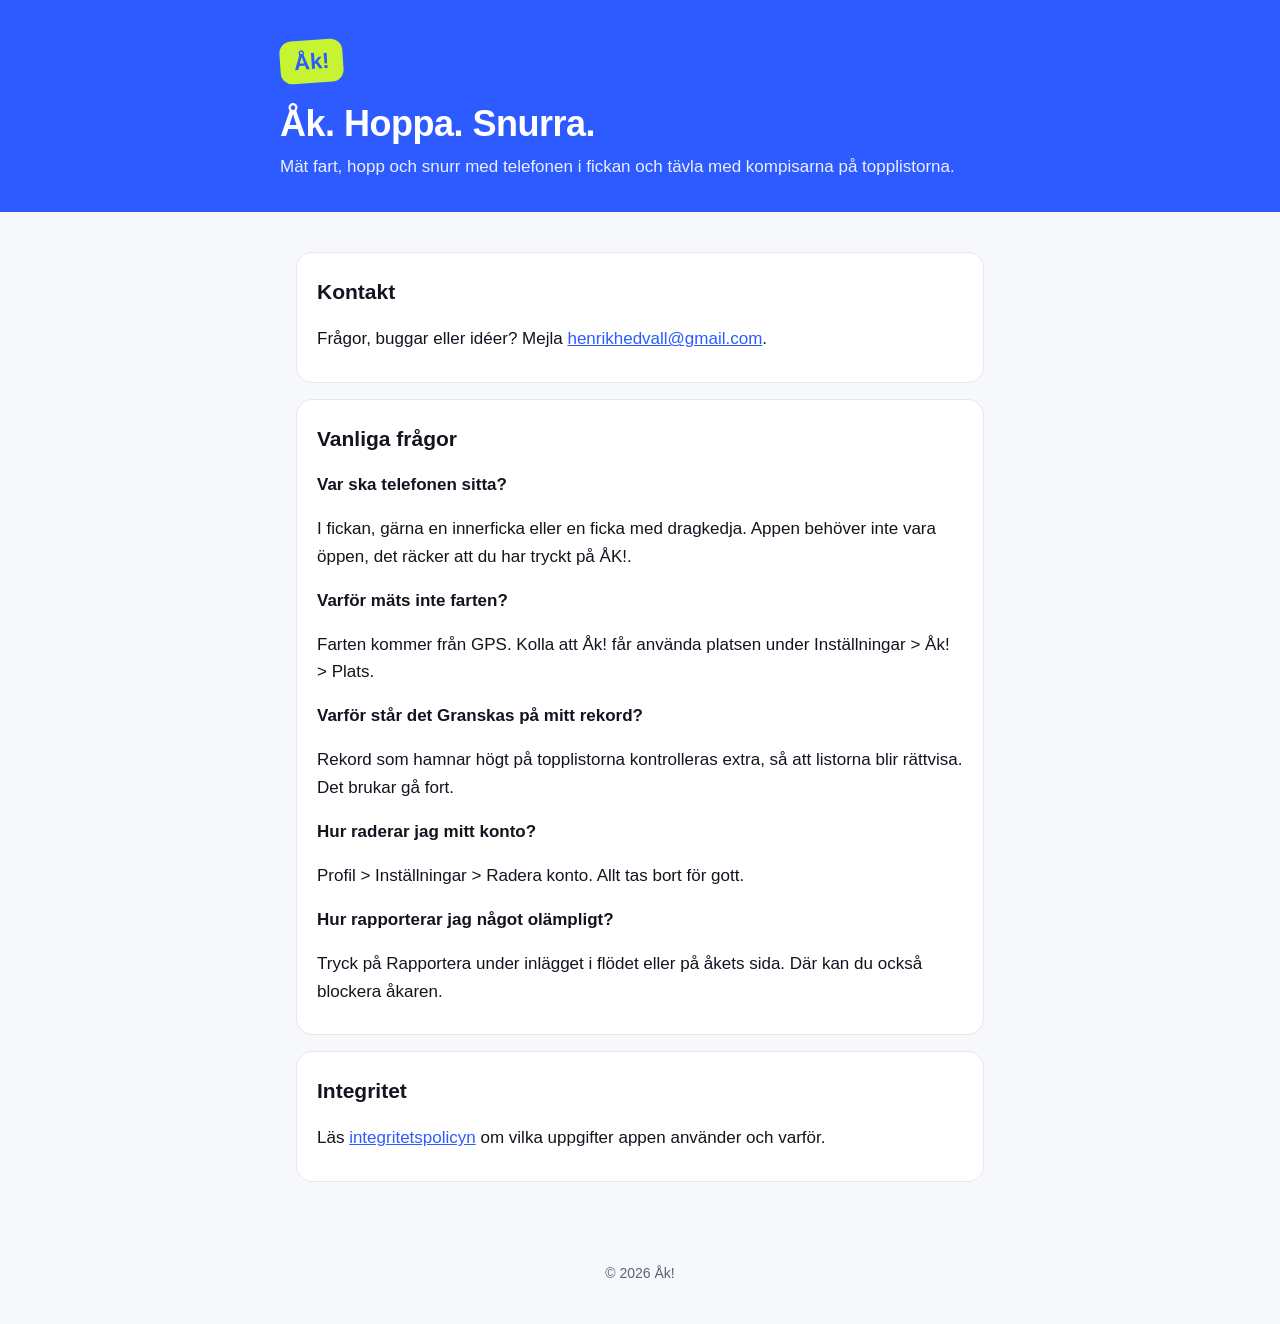
==== index.html @ 30d1f034 "Integritetspolicy och supportsida Co-Authored-By: Claude Opus 5.5 <noreply@anthropic.com> Claude-Ses" ====
<!doctype html>
<html lang="sv">
<head>
<meta charset="utf-8">
<meta name="viewport" content="width=device-width, initial-scale=1">
<title>Åk! – support</title>
<meta name="description" content="Hjälp och kontakt för skidappen Åk!.">
<link rel="stylesheet" href="style.css">
</head>
<body>
<header>
  <div class="wrap">
    <span class="logo">Åk!</span>
    <h1>Åk. Hoppa. Snurra.</h1>
    <p>Mät fart, hopp och snurr med telefonen i fickan och tävla med kompisarna på topplistorna.</p>
  </div>
</header>
<main>

<section>
  <h2>Kontakt</h2>
  <p>Frågor, buggar eller idéer? Mejla <a href="mailto:henrikhedvall@gmail.com">henrikhedvall@gmail.com</a>.</p>
</section>

<section>
  <h2>Vanliga frågor</h2>
  <h3>Var ska telefonen sitta?</h3>
  <p>I fickan, gärna en innerficka eller en ficka med dragkedja. Appen behöver inte vara öppen, det räcker att du har tryckt på ÅK!.</p>
  <h3>Varför mäts inte farten?</h3>
  <p>Farten kommer från GPS. Kolla att Åk! får använda platsen under Inställningar &gt; Åk! &gt; Plats.</p>
  <h3>Varför står det Granskas på mitt rekord?</h3>
  <p>Rekord som hamnar högt på topplistorna kontrolleras extra, så att listorna blir rättvisa. Det brukar gå fort.</p>
  <h3>Hur raderar jag mitt konto?</h3>
  <p>Profil &gt; Inställningar &gt; Radera konto. Allt tas bort för gott.</p>
  <h3>Hur rapporterar jag något olämpligt?</h3>
  <p>Tryck på Rapportera under inlägget i flödet eller på åkets sida. Där kan du också blockera åkaren.</p>
</section>

<section>
  <h2>Integritet</h2>
  <p>Läs <a href="integritet/">integritetspolicyn</a> om vilka uppgifter appen använder och varför.</p>
</section>

</main>
<footer>© 2026 Åk!</footer>
</body>
</html>
---- style.css ----
:root {
  --ink: #12151f;
  --muted: #5b6275;
  --bg: #f6f8fc;
  --surface: #ffffff;
  --line: #e3e7f0;
  --glacier: #2d5bff;
  --lime: #c6f432;
}
@media (prefers-color-scheme: dark) {
  :root {
    --ink: #eef1f8;
    --muted: #a3abbd;
    --bg: #0e1118;
    --surface: #171b25;
    --line: #2a3040;
    --glacier: #7d9bff;
  }
}
* { box-sizing: border-box; }
body {
  margin: 0;
  background: var(--bg);
  color: var(--ink);
  font: 17px/1.6 -apple-system, BlinkMacSystemFont, "Segoe UI", Roboto, Helvetica, Arial, sans-serif;
}
header { background: #2d5bff; color: #fff; padding: 40px 16px 32px; }
header .wrap, main { max-width: 720px; margin: 0 auto; }
.logo {
  display: inline-block; background: var(--lime); color: #2d5bff; font-weight: 800;
  font-size: 22px; padding: 4px 14px; border-radius: 12px; transform: rotate(-4deg);
}
h1 { font-size: 36px; line-height: 1.15; margin: 20px 0 8px; letter-spacing: -0.5px; }
header p { margin: 0; opacity: 0.9; }
main { padding: 24px 16px 64px; }
section { background: var(--surface); border: 1px solid var(--line); border-radius: 16px; padding: 4px 20px 12px; margin: 16px 0; }
h2 { font-size: 21px; margin: 18px 0 6px; }
h3 { font-size: 17px; margin: 16px 0 4px; }
ul { padding-left: 22px; }
li { margin: 4px 0; }
a { color: var(--glacier); }
.muted { color: var(--muted); font-size: 15px; }
footer { text-align: center; color: var(--muted); font-size: 14px; padding: 0 16px 40px; }
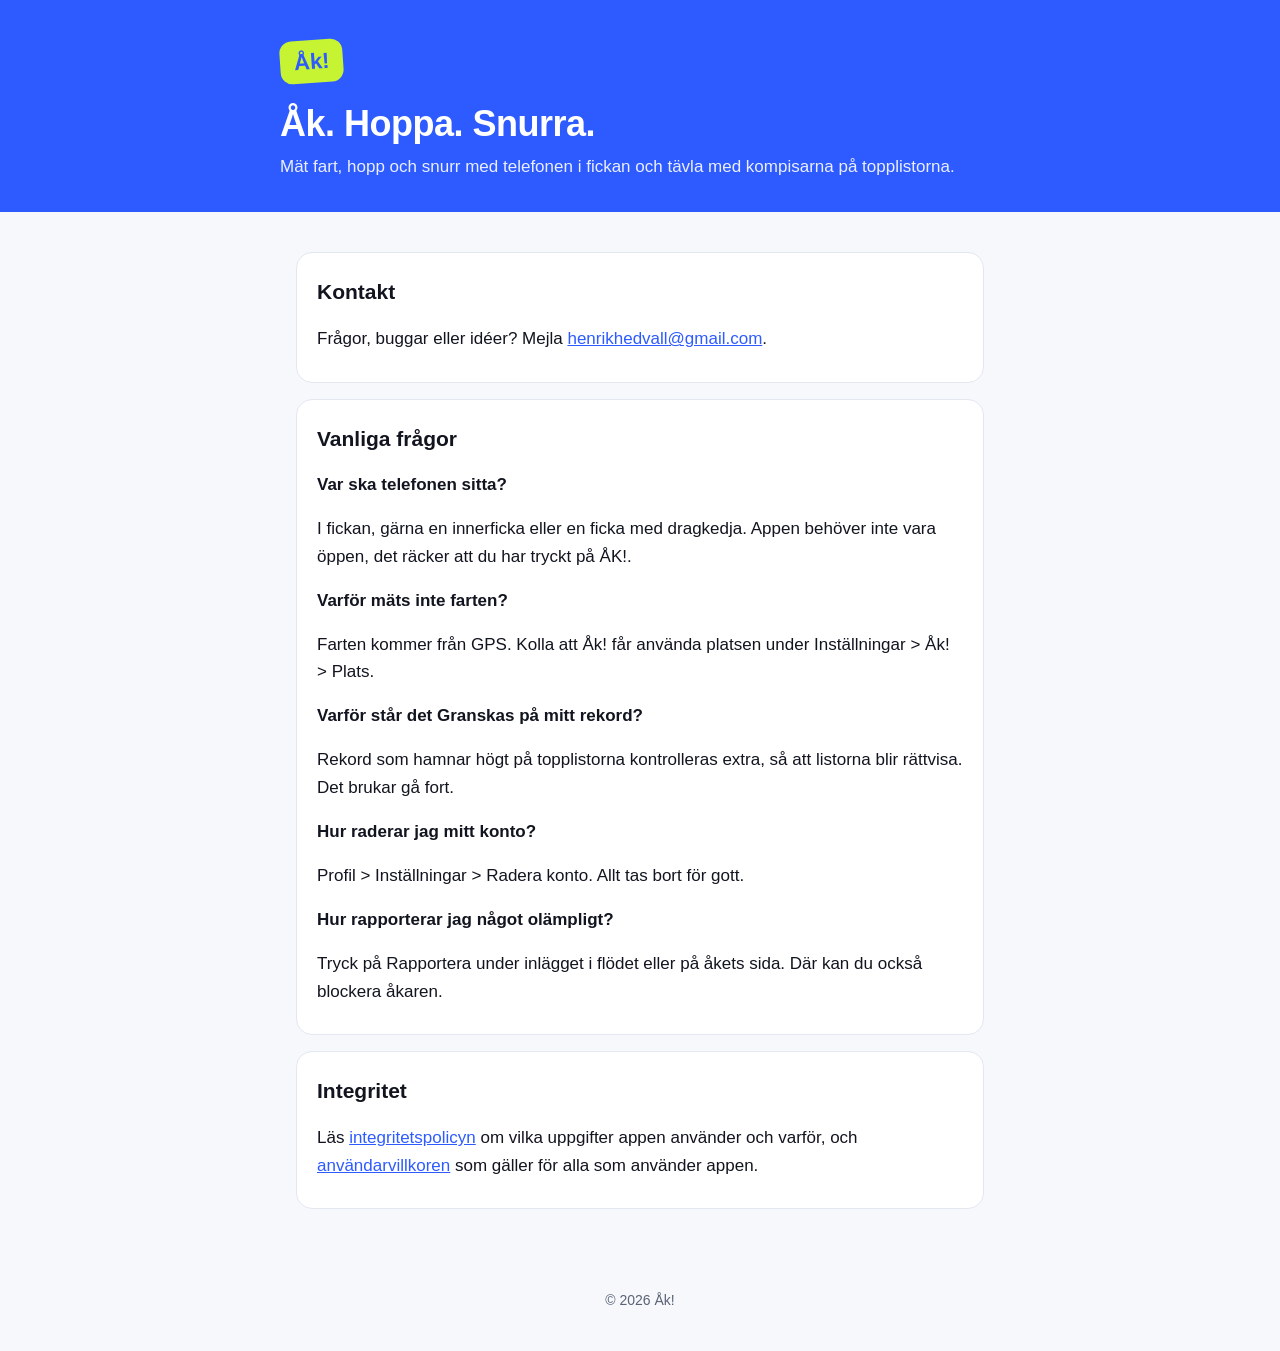
==== commit 1e882232: "Användarvillkor (villkor/) och länk från supportsidan Co-Authored-By: Claude Opus 5.5 <noreply@anthr" ====
--- a/index.html
+++ b/index.html
@@ -38,7 +38,7 @@
 
 <section>
   <h2>Integritet</h2>
-  <p>Läs <a href="integritet/">integritetspolicyn</a> om vilka uppgifter appen använder och varför.</p>
+  <p>Läs <a href="integritet/">integritetspolicyn</a> om vilka uppgifter appen använder och varför, och <a href="villkor/">användarvillkoren</a> som gäller för alla som använder appen.</p>
 </section>
 
 </main>
